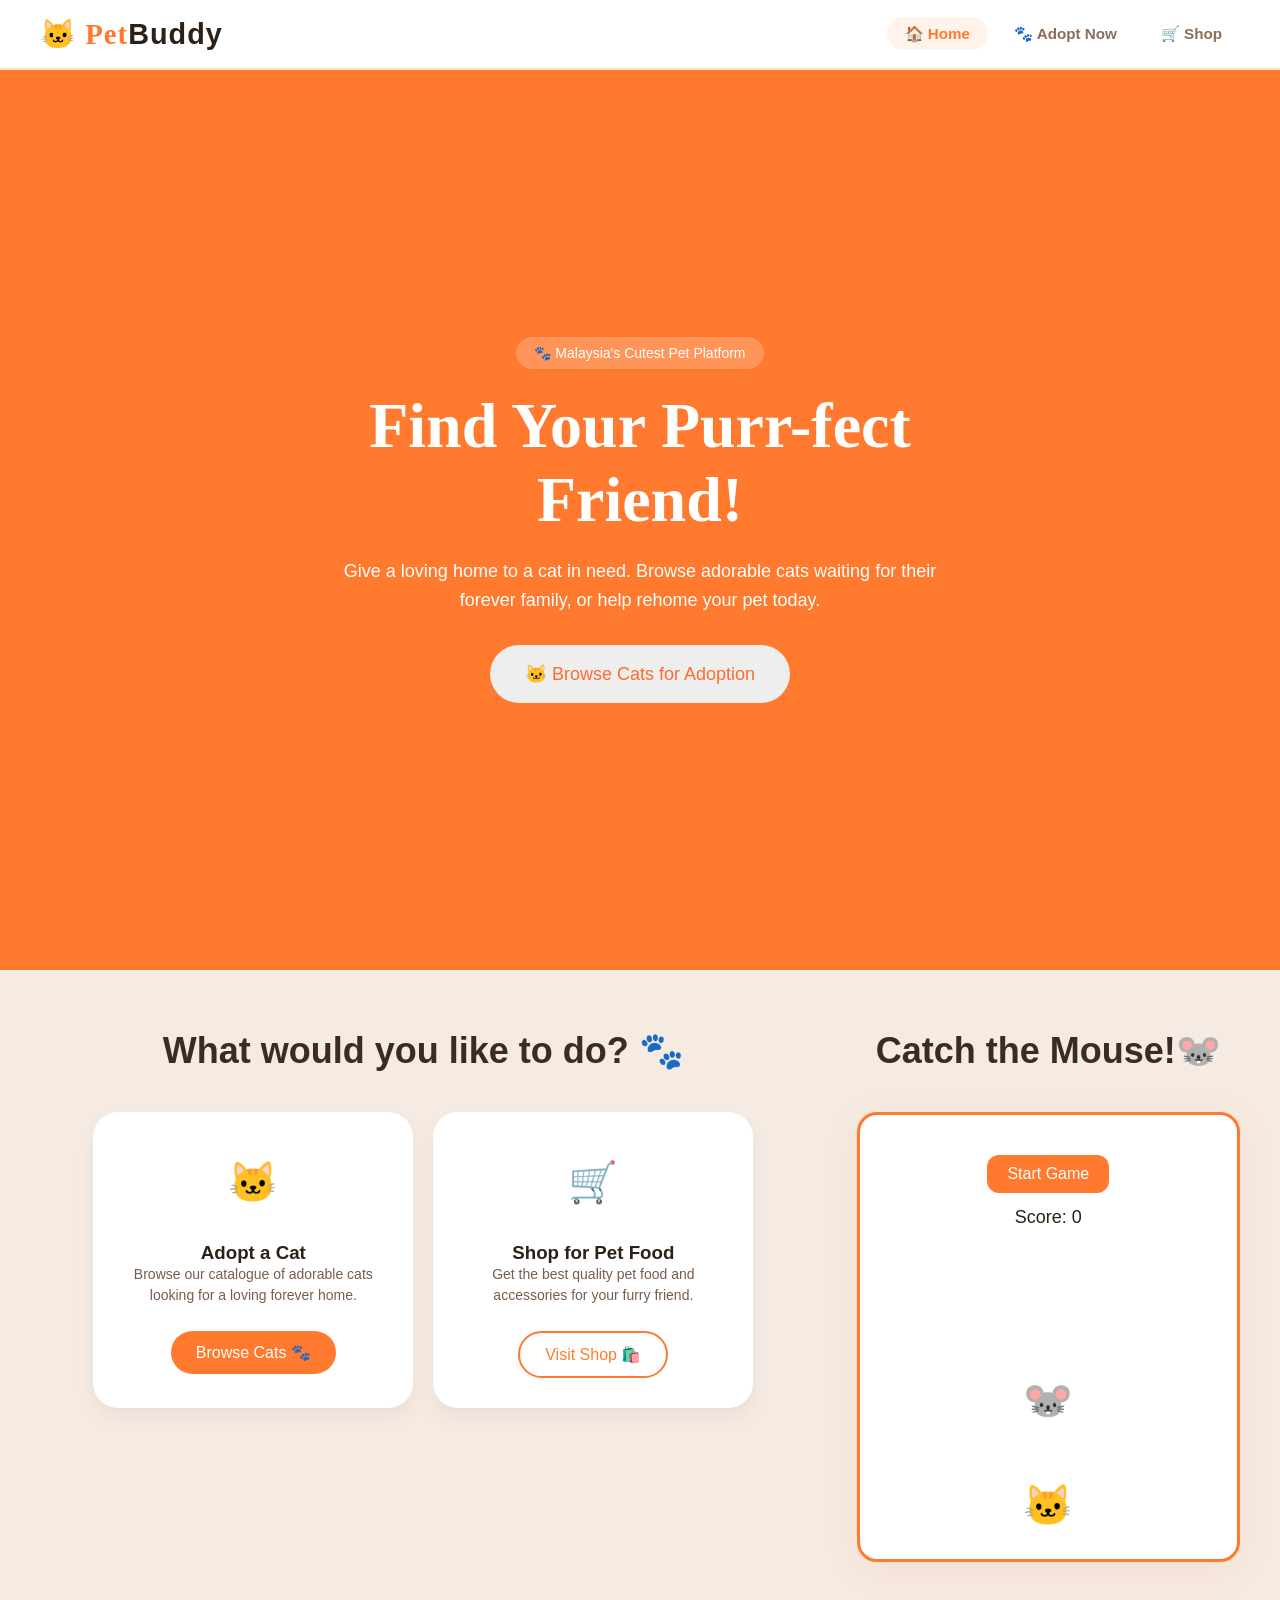
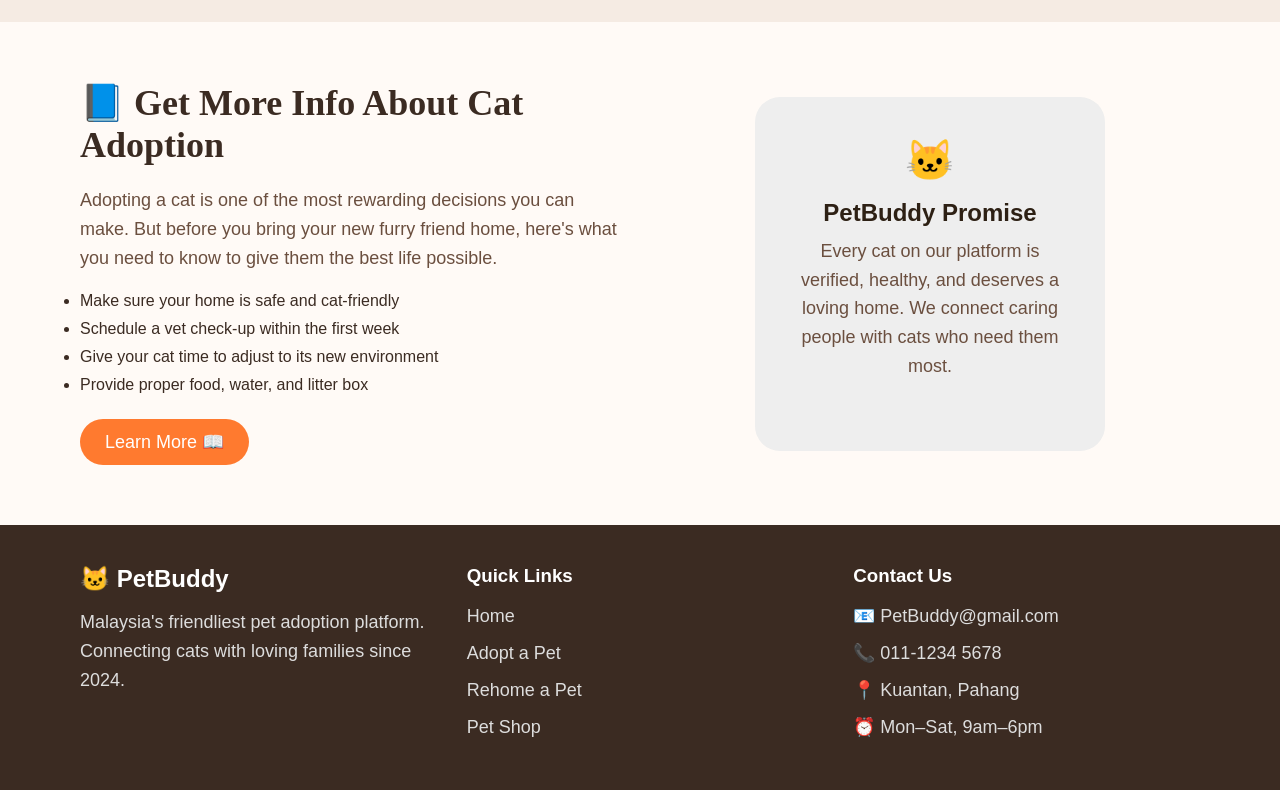
==== index.html @ 2790147a "updated" ====
<!DOCTYPE html>
<html lang="en">

<head>
    <meta charset="UTF-8">
    <meta name="viewport" content="width=device-width, initial-scale=1.0">
    <title>😺 PetBuddy</title>
    <link rel="stylesheet" type="text/css" href="style.css" />
</head>

<body>

    <!-- navigation bar -->

    <nav>
        <div class="logo">🐱 Pet<span>Buddy</span></div>
        <ul class="nav-links">
            <li><a href="#" class="active" onclick="showPage('home',this)">🏠 Home</a></li>
            <li><a href="#" onclick="showPage('adopt',this)">🐾 Adopt Now</a></li>
            <li><a href="#" onclick="showPage('shop',this)">🛒 Shop</a></li>
        </ul>
    </nav>

    <!-- home page header -->

    <div class="body-home">
        <div class="badge">🐾 Malaysia's Cutest Pet Platform</div>
        <h1>Find Your Purr-fect<br>Friend!</h1>
        <p>
            Give a loving home to a cat in need. Browse adorable cats waiting for their<br>
            forever family, or help rehome your pet today.
        </p>
        <button id="browseBtn">🐱 Browse Cats for Adoption</button>
    </div>

    <!-- home page content -->

    <div class="content-section">
        <div class="row-container">

            <div class="cards-wrapper">
                <h2 class="content-title">What would you like to do? 🐾</h2>
                <div class="content-container">
                    <div class="content-box">
                        <div class="content-icon">🐱</div>
                        <h3>Adopt a Cat</h3>
                        <p>Browse our catalogue of adorable cats looking for a loving forever home.</p>
                        <button class="content-btn content-filled" onclick="showPage('adopt',null)">Browse Cats
                            🐾</button>
                    </div>

                    <div class="content-box">
                        <div class="content-icon">🛒</div>
                        <h3>Shop for Pet Food</h3>
                        <p>Get the best quality pet food and accessories for your furry friend.</p>
                        <button class="content-btn content-outline" onclick="showPage('shop',null)">Visit Shop
                            🛍️</button>
                    </div>
                </div>
            </div>

            <div class="game-wrapper">
                <h2 class="content-title">Catch the Mouse!🐭</h2>
                <div id="game-container">
                    <button id="start-game">Start Game</button>
                    <p id="score">Score: 0</p>
                    <div class="game-play-area">
                        <div id="mouse">🐭</div>
                        <div id="cat">🐱</div>
                    </div>
                </div>
            </div>

        </div>
    </div>

    <!-- learn more section -->

    <section class="info">
        <div class="info-left">
            <h1>📘 Get More Info About Cat Adoption</h1>

            <p>
                Adopting a cat is one of the most rewarding decisions you can make.
                But before you bring your new furry friend home, here's what you need
                to know to give them the best life possible.
            </p>

            <ul>
                <li>Make sure your home is safe and cat-friendly</li>
                <li>Schedule a vet check-up within the first week</li>
                <li>Give your cat time to adjust to its new environment</li>
                <li>Provide proper food, water, and litter box</li>
            </ul>

            <button class="info-button" id="learnBtn">Learn More 📖</button>
        </div>

        <div class="info-right">
            <div class="info-card">
                <div class="info-icon">🐱</div>
                <h2>PetBuddy Promise</h2>
                <p>
                    Every cat on our platform is verified, healthy, and deserves a loving home.
                    We connect caring people with cats who need them most.
                </p>
            </div>
        </div>
    </section>

    <!-- FOOTER -->

    <footer>
        <div class="footer-container">

            <div class="footer-col">
                <h2>🐱 PetBuddy</h2>
                <p>
                    Malaysia's friendliest pet adoption platform. Connecting cats with loving families since 2024.
                </p>
            </div>

            <div class="footer-col">
                <h3>Quick Links</h3>
                <p>Home</p>
                <p>Adopt a Pet</p>
                <p>Rehome a Pet</p>
                <p>Pet Shop</p>
            </div>

            <div class="footer-col">
                <h3>Contact Us</h3>
                <p>📧 PetBuddy@gmail.com</p>
                <p>📞 011-1234 5678</p>
                <p>📍 Kuantan, Pahang</p>
                <p>⏰ Mon–Sat, 9am–6pm</p>
            </div>

        </div>
    </footer>


    <script src="index.js"></script>
</body>

</html>
---- style.css ----
:root {
        --orange: #FF7A2F;
        --orange-light: #FF9A5C;
        --orange-dark: #E05A10;
        --orange-pale: #FFF3EC;
        --cream: #FFFAF6;
        --white: #FFFFFF;
        --text: #2D2014;
        --text-muted: #8A6E58;
        --shadow: 0 8px 32px rgba(255, 122, 47, 0.12);
        --shadow-hover: 0 16px 48px rgba(255, 122, 47, 0.22);
        --radius: 20px;
        --radius-sm: 12px;
    }

    * {
        margin: 0;
        padding: 0;
        box-sizing: border-box;
        font-family: 'Nunito', sans-serif;
        ;
    }

    body {
        font-family: 'Nunito', sans-serif;
        background: var(--cream);
        color: var(--text);
        overflow-x: hidden;
        height: 100vh;
    }


    nav {
        position: sticky;
        top: 0;
        z-index: 100;
        background: rgba(255, 255, 255, 0.92);
        backdrop-filter: blur(16px);
        border-bottom: 2px solid #FFE4D0;
        padding: 0 40px;
        display: flex;
        align-items: center;
        justify-content: space-between;
        height: 70px;
        box-shadow: 0 2px 20px rgba(255, 122, 47, 0.08);
    }

    .logo {
        font-family: 'Fredoka One', cursive;
        font-size: 1.8rem;
        color: var(--orange);
        letter-spacing: 1px;
        font-weight: bold;
    }

    .logo span {
        color: var(--text);
    }

    .nav-links {
        display: flex;
        gap: 8px;
        list-style: none;
    }

    .nav-links a {
        text-decoration: none;
        font-weight: 700;
        font-size: 0.95rem;
        color: var(--text-muted);
        padding: 8px 18px;
        border-radius: 50px;
        transition: all 0.2s;
    }

    .nav-links a:hover,
    .nav-links a.active {
        background: var(--orange-pale);
        color: var(--orange);
    }

    .root {
        color: hsl(0, 0%, 20%);
    }

    /* home */

    .badge {
        display: inline-block;
        background: rgba(255, 255, 255, 0.2);
        padding: 8px 18px;
        border-radius: 20px;
        font-size: 14px;
        margin-bottom: 20px;
    }

    h1 {
        font-family: 'Fredoka One', cursive;
        font-size: 64px;
        font-weight: bold;
        margin-bottom: 20px;
    }

    p {
        font-size: 18px;
        line-height: 1.6;
        margin-bottom: 30px;
    }

    .body-home {
        font-family: 'Nunito', sans-serif;
        height: 100vh;
        display: flex;
        flex-direction: column;
        justify-content: center;
        align-items: center;
        text-align: center;
        background: #ff7a2f;
        color: white;
    }

    button {
        background: #eee;
        color: #ff6b2c;
        border: none;
        padding: 18px 35px;
        font-size: 18px;
        border-radius: 40px;
        cursor: pointer;
        transition: 0.3s;
    }

    button:hover {
        transform: scale(1.05);
        background: white;
    }

    /* home-content */

    .content-section {
        padding: 60px 40px;
        max-width: 1500px;
        margin: 0 auto;
        background: #f5ebe3;
        text-align: center;
    }

    .content-title {
        font-size: 36px;
        margin-bottom: 40px;
        color: #3b2b22;
    }

    .content-container {
        display: flex;
        justify-content: center;
        gap: 30px;
        flex-wrap: wrap;
    }

    .content-box {
        background: #fff;
        width: 300px;
        padding: 30px 20px;
        border-radius: 25px;
        box-shadow: 0 10px 20px rgba(0, 0, 0, 0.05);
    }

    .content-box:hover {
        box-shadow: 0 80px 1000px rgba(0, 0, 0, 0.05);
        transform: scale(1.05)
    }

    .content-icon {
        font-size: 40px;
        width: 80px;
        height: 80px;
        margin: 0 auto 20px;
        display: flex;
        align-items: center;
        justify-content: center;
    }

    .content-box h2 {
        margin-bottom: 10px;
        color: #3b2b22;
    }

    .content-box p {
        font-size: 14px;
        color: #7a5c4d;
        margin-bottom: 25px;
        line-height: 1.5;
    }

    .content-btn {
        padding: 12px 25px;
        border-radius: 30px;
        font-size: 16px;
        cursor: pointer;
        transition: 0.3s;
    }

    .content-filled {
        background: #ff7a2f;
        color: rgb(255, 255, 255);
        border: none;
    }

    .content-filled:hover {
        background: #ff5c00;
    }

    .content-outline {
        background: transparent;
        color: #ff7a2f;
        border: 2px solid #ff7a2f;
    }

    .content-outline:hover {
        background: #ff7a2f;
        color: rgb(255, 255, 255);
    }

    /* game section */

    .game-section {
        padding: 40px 40px;
        max-width: 1500px;
        margin: 0 auto;
        background: var(--white);
        text-align: right;
    }

    .game-section h2 {
        font-size: 28px;
        margin-bottom: 20px;
        color: var(--text);
    }

    #game-container {
        width: 300px;
        height: 300px;
        border: 2px solid var(--orange);
        border-radius: var(--radius);
        margin: 0 auto;
        position: relative;
        background: var(--cream);
        overflow: hidden;
    }

    #cat,
    #mouse {
        position: absolute;
        font-size: 40px;
        cursor: pointer;
        transition: all 0.3s;
    }

    #cat {
        bottom: 10px;
        left: 50%;
        transform: translateX(-50%);
    }

    #mouse {
        top: 50%;
        left: 50%;
        transform: translate(-50%, -50%);
    }

    #start-game {
        margin-top: 20px;
        background: var(--orange);
        color: var(--white);
        border: none;
        padding: 10px 20px;
        border-radius: var(--radius-sm);
        cursor: pointer;
        font-size: 16px;
    }

    #start-game:hover {
        background: var(--orange-dark);
    }

    #score {
        margin-top: 10px;
        font-size: 18px;
        color: var(--text);
    }

    /* --- New Row Layout Container --- */
    .row-container {
        display: flex;
        flex-direction: row;
        /* This puts game left, cards right */
        justify-content: center;
        align-items: flex-start;
        gap: 50px;
        max-width: 1400px;
        margin: 0 auto;
    }

    /* --- Game Wrapper (Left) --- */
    .game-wrapper {
        flex: 1;
        /* Proportional width */
        display: flex;
        flex-direction: column;
        align-items: center;
    }

    /* Redefining your game container for the new layout */
    #game-container {
        width: 100%;
        max-width: 400px;
        height: 450px;
        /* Taller to look better in row */
        border: 3px solid var(--orange);
        border-radius: var(--radius);
        background: var(--white);
        position: relative;
        padding: 20px;
        display: flex;
        flex-direction: column;
        align-items: center;
        box-shadow: var(--shadow);
    }

    .game-play-area {
        position: relative;
        width: 100%;
        flex-grow: 1;
        /* Takes up the rest of the box space */
    }

    /* --- Cards Wrapper (Right) --- */
    .cards-wrapper {
        flex: 2;
        /* Give more space to the two cards */
        display: flex;
        flex-direction: column;
        align-items: center;
    }

    /* Overriding content-container to ensure cards stay side-by-side */
    .content-container {
        display: flex;
        flex-direction: row;
        gap: 20px;
        width: 100%;
        justify-content: center;
    }

    /* Adjusting card size for the side-by-side look */
    .content-box {
        flex: 1;
        min-width: 250px;
        max-width: 320px;
    }

    /* --- Responsive Layout --- */
    @media (max-width: 1100px) {
        .row-container {
            flex-direction: column;
            /* Stack them on smaller screens */
            align-items: center;
        }

        .content-container {
            flex-wrap: wrap;
        }
    }

    /* info section */

    .info {
        display: flex;
        justify-content: space-between;
        padding: 60px 80px;
        gap: 40px;
    }

    .info-left {
        flex: 1;
    }

    .info-left h1 {
        font-size: 36px;
        margin-bottom: 20px;
        color: #3b2b22;
    }

    .info-left p {
        margin-bottom: 20px;
        color: #6b4f3f;
        line-height: 1.6;
    }

    .info-left ul {
        margin-bottom: 25px;
    }

    .info-left li {
        margin-bottom: 10px;
        color: #3b2b22;
    }

    .info-button {
        background: #ff7a2f;
        color: white;
        border: none;
        padding: 12px 25px;
        border-radius: 30px;
        cursor: pointer;
        transition: 0.3s;
    }

    .info-button:hover {
        background: #ff5c00;
    }

    .info-right {
        flex: 1;
        display: flex;
        align-items: center;
        justify-content: center;
    }

    .info-card {
        background: #eee;
        padding: 40px;
        border-radius: 25px;
        text-align: center;
        width: 350px;
    }

    .info-icon {
        font-size: 40px;
        margin-bottom: 15px;
    }

    .info-card h2 {
        margin-bottom: 10px;
    }

    .info-card p {
        color: #6b4f3f;
    }

    /* FOOTER */

    footer {
        background: #3b2b22;
        color: white;
        padding: 40px 80px;
    }

    .footer-container {
        display: flex;
        justify-content: space-between;
        gap: 40px;
    }

    .footer-col {
        flex: 1;
    }

    .footer-col h2,
    .footer-col h3 {
        margin-bottom: 15px;
    }

    .footer-col p {
        margin-bottom: 8px;
        color: #ddd;
    }
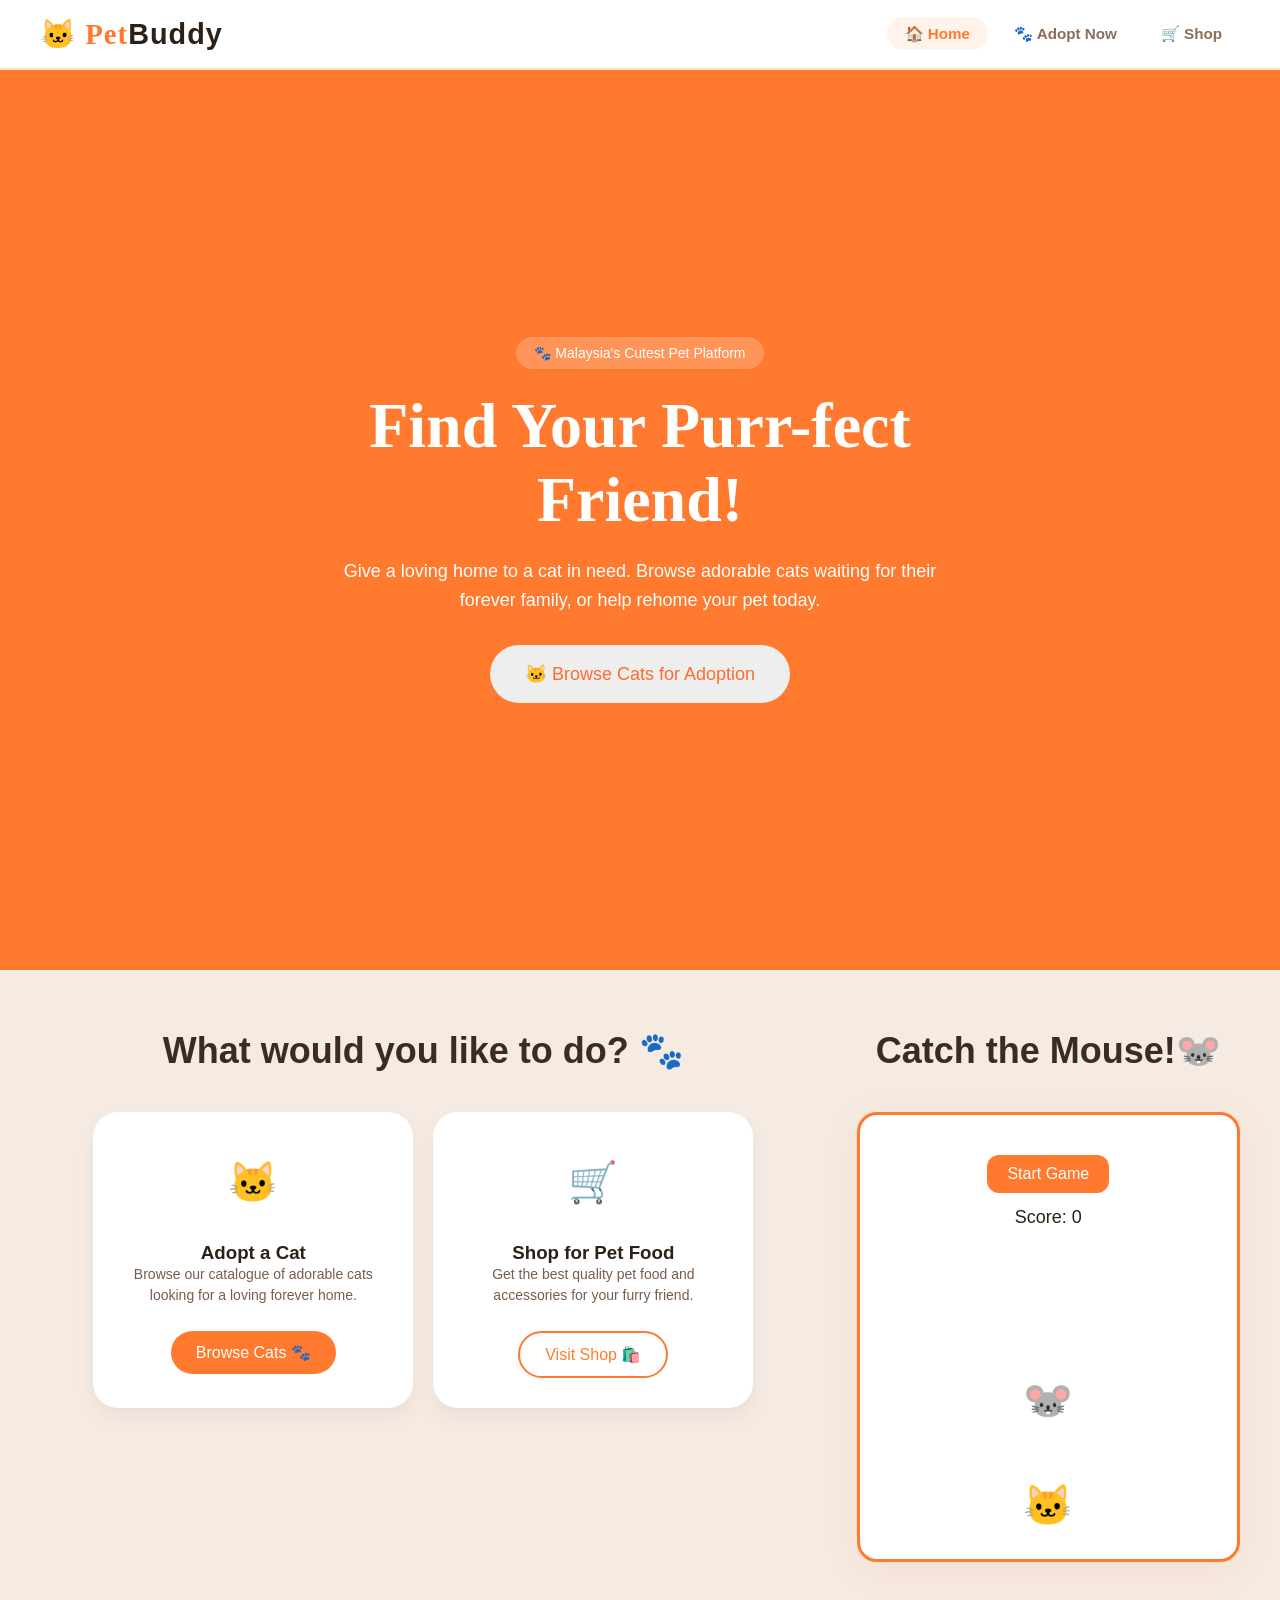
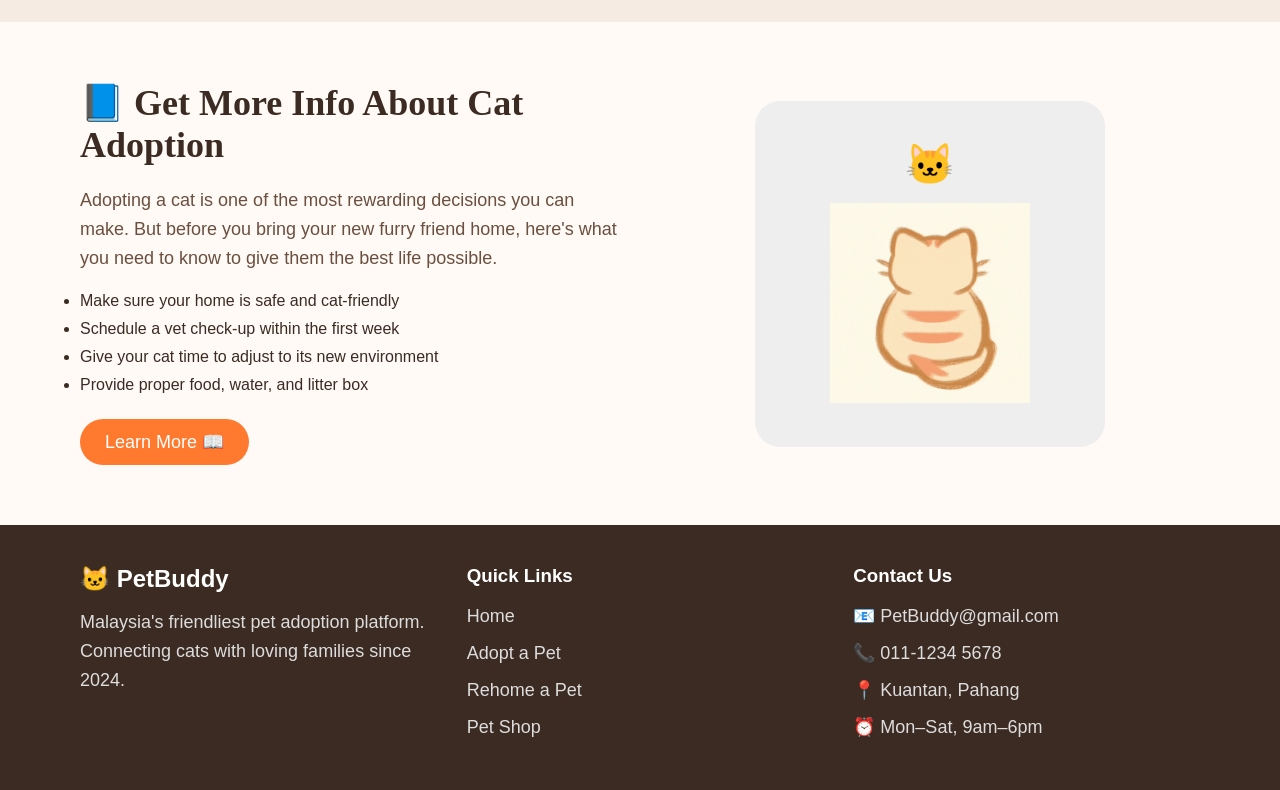
==== commit 0b4cb6c5: "tukar index.html" ====
--- a/index.html
+++ b/index.html
@@ -99,11 +99,7 @@
         <div class="info-right">
             <div class="info-card">
                 <div class="info-icon">🐱</div>
-                <h2>PetBuddy Promise</h2>
-                <p>
-                    Every cat on our platform is verified, healthy, and deserves a loving home.
-                    We connect caring people with cats who need them most.
-                </p>
+                <img src="image/gif.gif" alt="cat gif" class="info-image" height="200px"width="200px">
             </div>
         </div>
     </section>
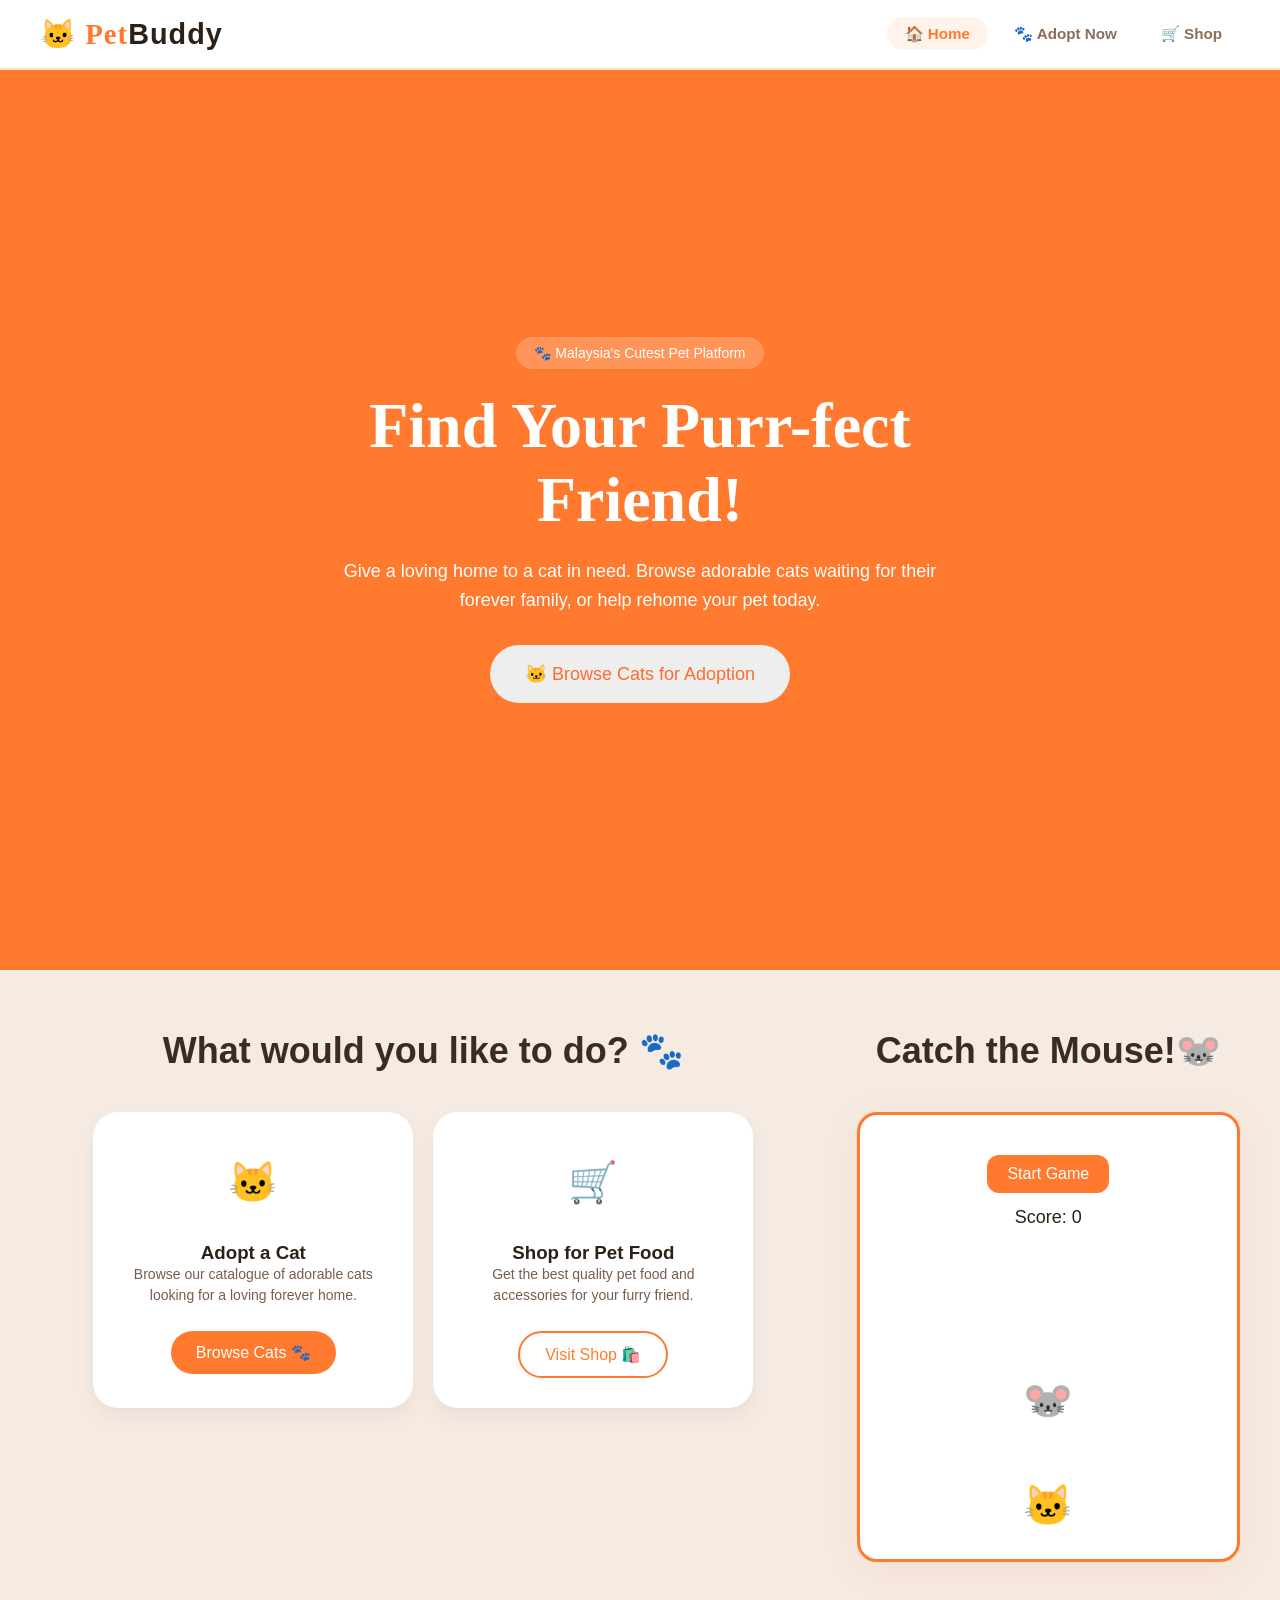
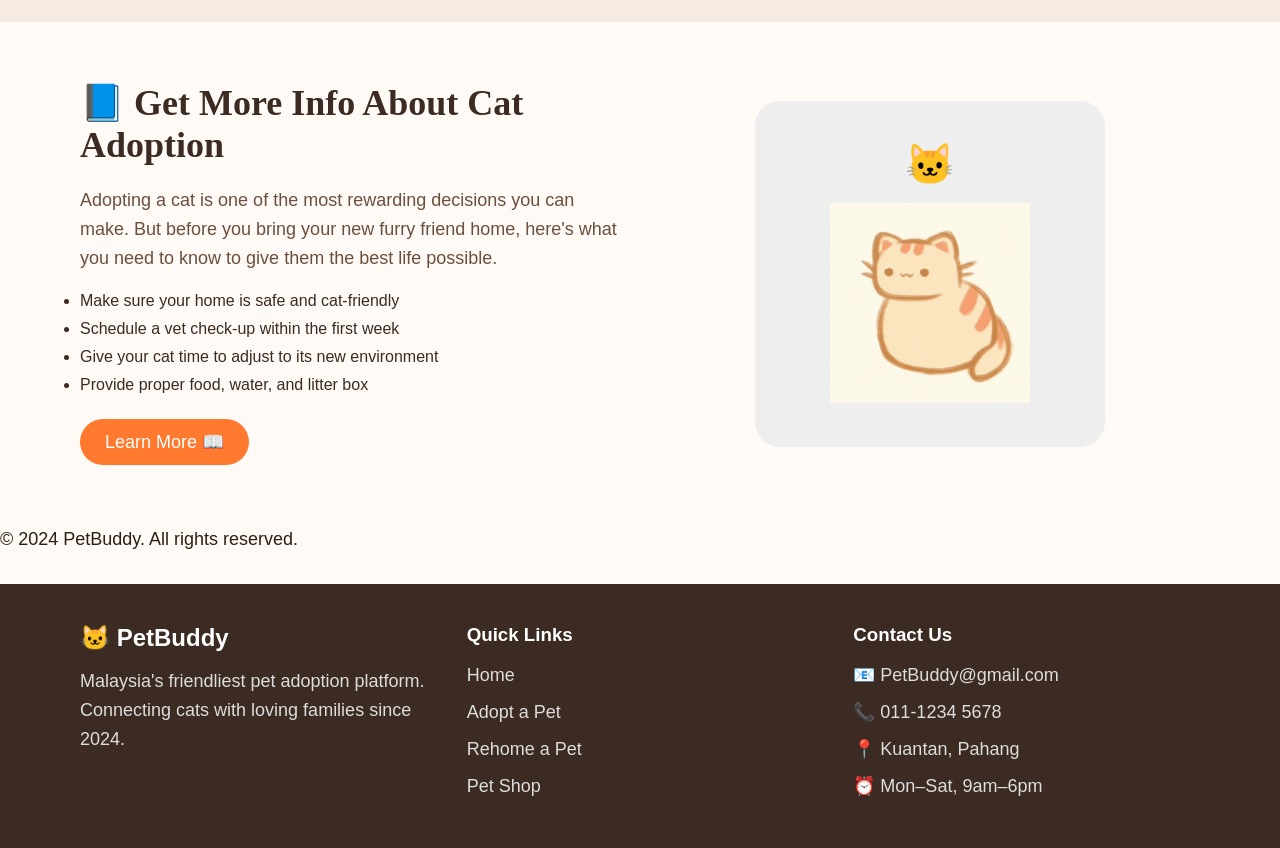
==== commit 866ed640: "home" ====
--- a/index.html
+++ b/index.html
@@ -99,10 +99,11 @@
         <div class="info-right">
             <div class="info-card">
                 <div class="info-icon">🐱</div>
-                <img src="image/gif.gif" alt="cat gif" class="info-image" height="200px"width="200px">
+                <img src="image/gif.gif" alt="cat gif" class="info-image" height="200px" width="200px">
             </div>
         </div>
     </section>
+    <p class="copyright">© 2024 PetBuddy. All rights reserved.</p>
 
     <!-- FOOTER -->
 
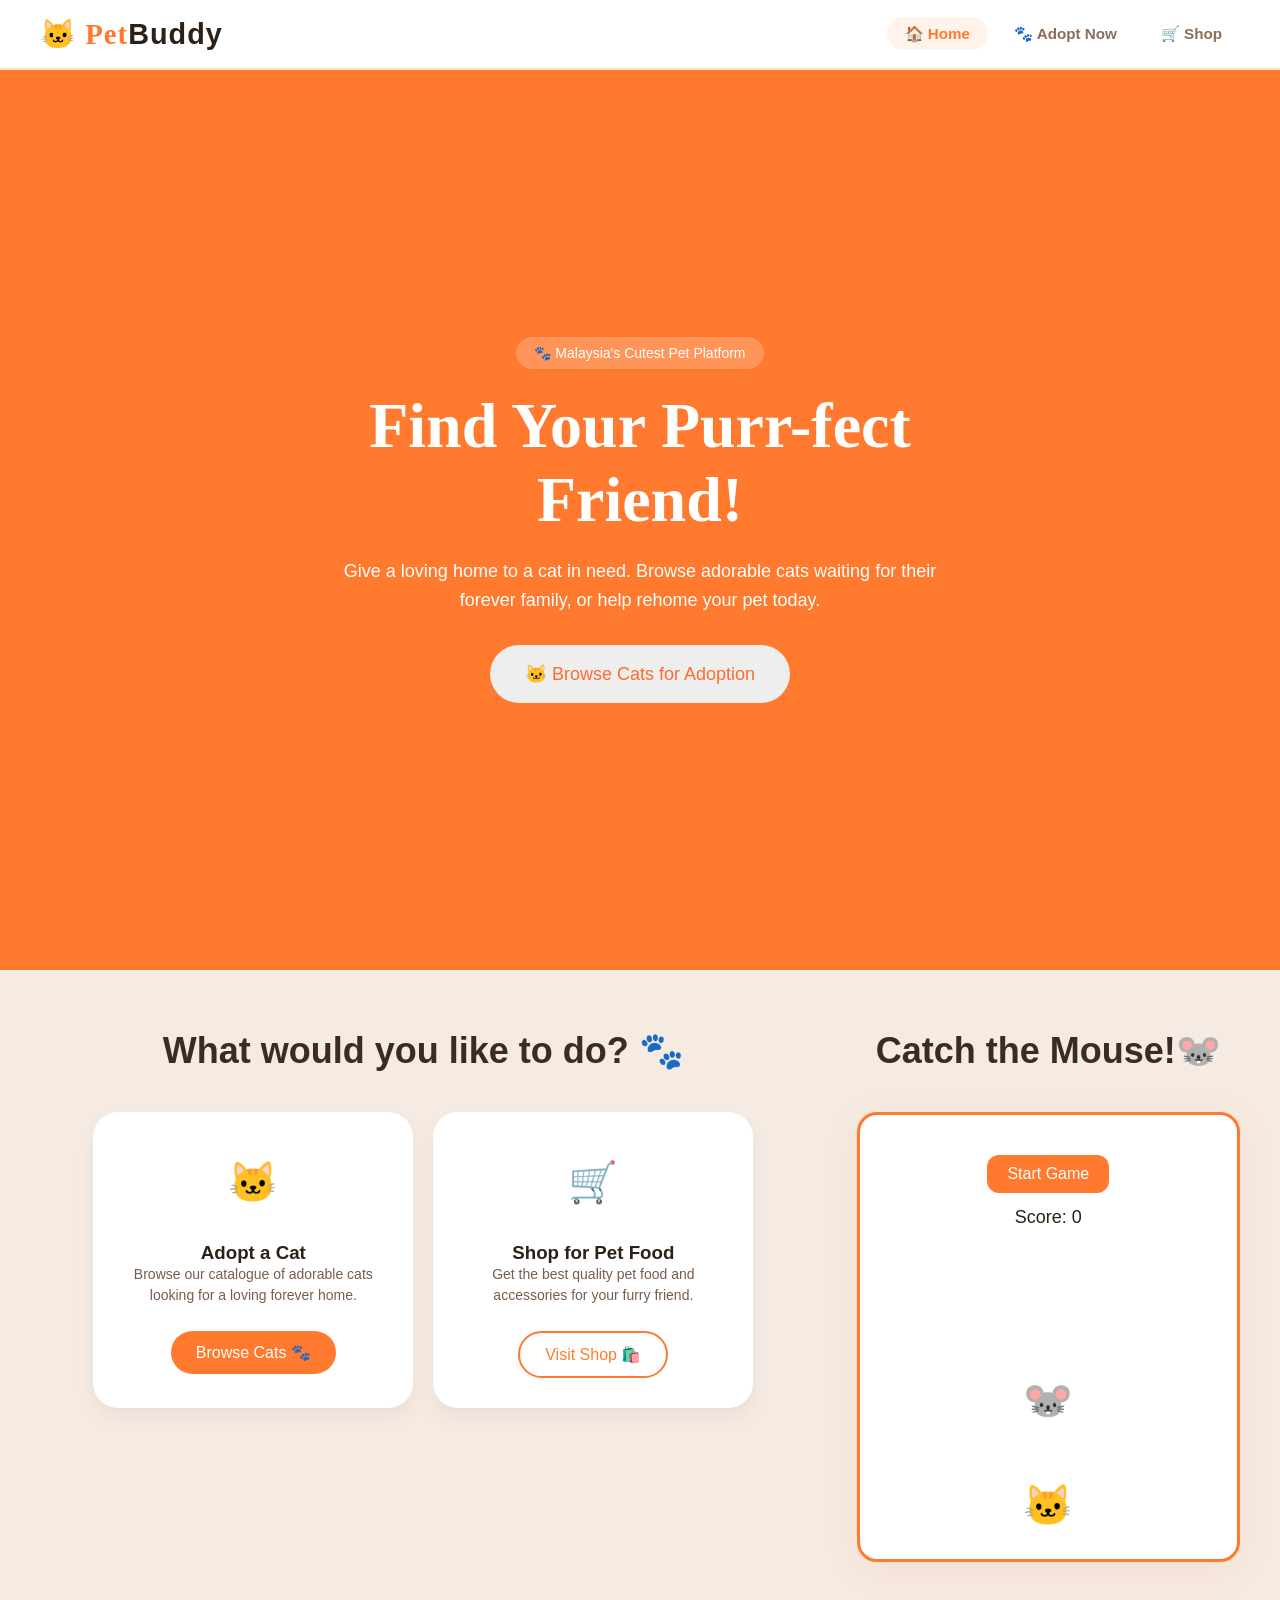
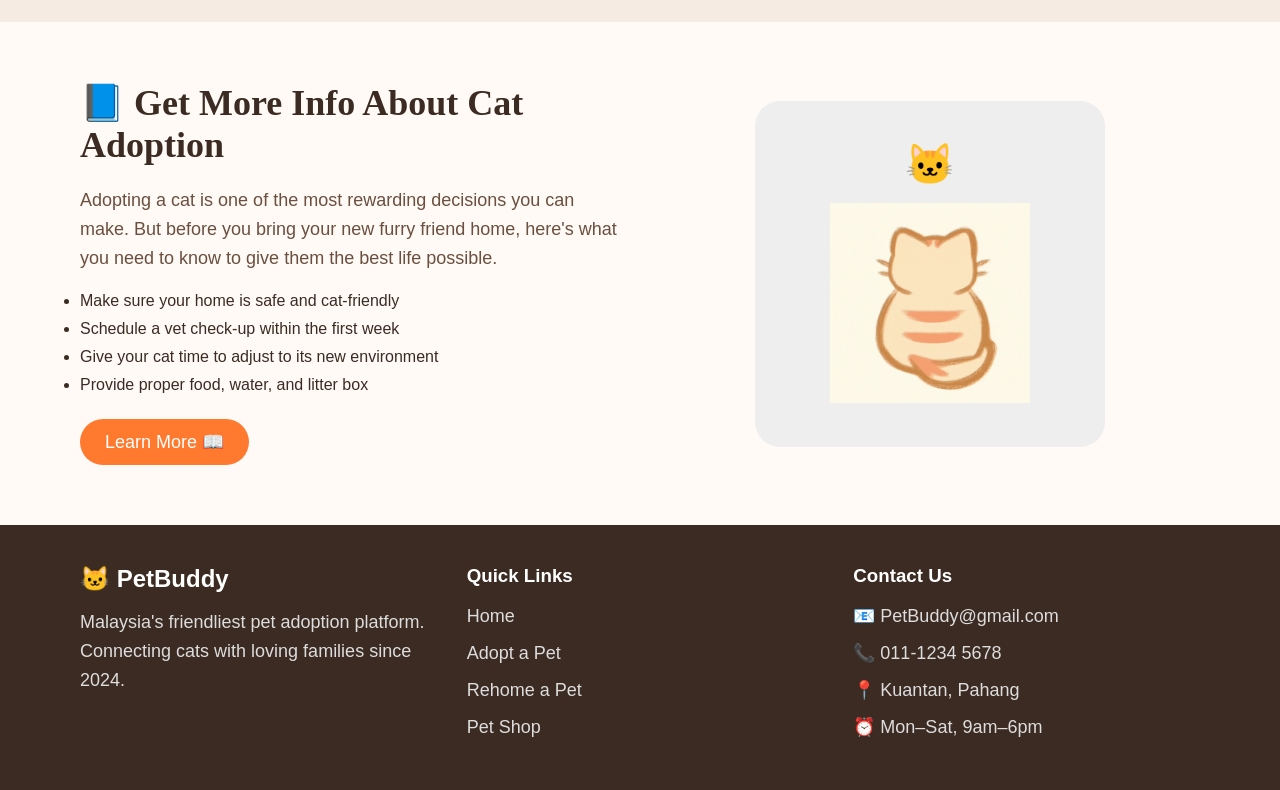
==== commit e7b1e4e2: "navigation index.html index.js" ====
--- a/index.html
+++ b/index.html
@@ -16,7 +16,7 @@
         <div class="logo">🐱 Pet<span>Buddy</span></div>
         <ul class="nav-links">
             <li><a href="#" class="active" onclick="showPage('home',this)">🏠 Home</a></li>
-            <li><a href="#" onclick="showPage('adopt',this)">🐾 Adopt Now</a></li>
+            <li><a href="Catalogue.html" >🐾 Adopt Now</a></li>
             <li><a href="#" onclick="showPage('shop',this)">🛒 Shop</a></li>
         </ul>
     </nav>
@@ -30,7 +30,9 @@
             Give a loving home to a cat in need. Browse adorable cats waiting for their<br>
             forever family, or help rehome your pet today.
         </p>
-        <button id="browseBtn">🐱 Browse Cats for Adoption</button>
+        <a href="Catalogue.html">
+            <button id="browseBtn">🐱 Browse Cats for Adoption</button>
+        </a>
     </div>
 
     <!-- home page content -->
@@ -99,11 +101,10 @@
         <div class="info-right">
             <div class="info-card">
                 <div class="info-icon">🐱</div>
-                <img src="image/gif.gif" alt="cat gif" class="info-image" height="200px" width="200px">
+                <img src="image/gif.gif" alt="cat gif" class="info-image" height="200px"width="200px">
             </div>
         </div>
     </section>
-    <p class="copyright">© 2024 PetBuddy. All rights reserved.</p>
 
     <!-- FOOTER -->
 
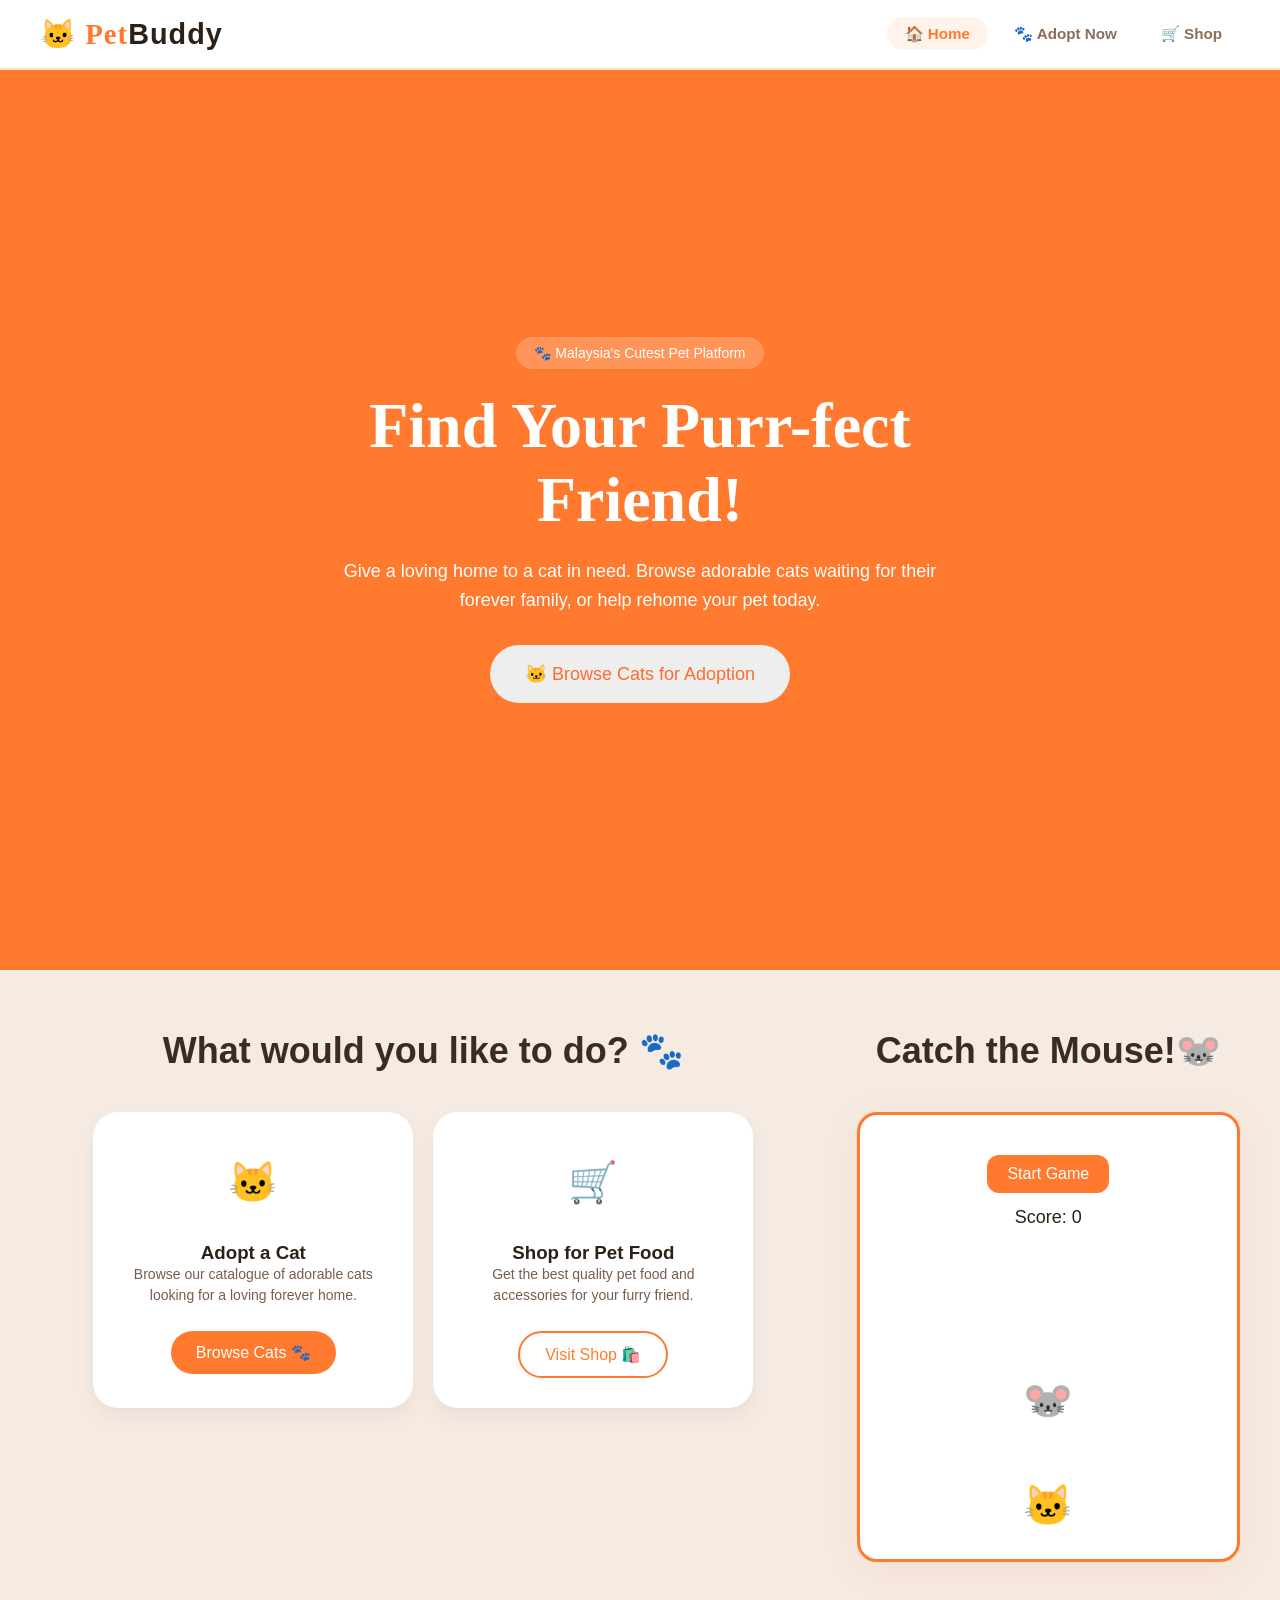
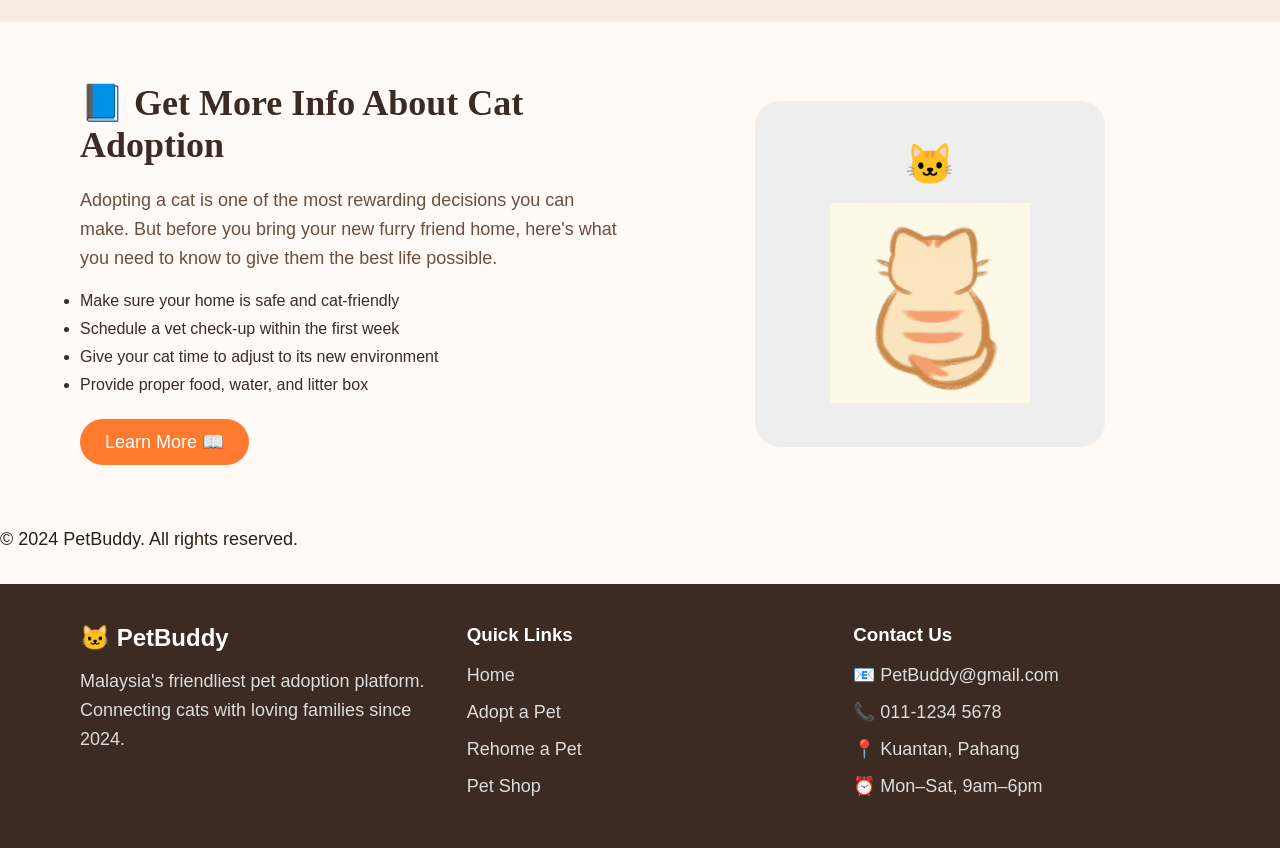
==== commit bea66225: "Merge branch 'main' of https://github.com/Nat341-b/WEBTECH-PROJECT" ====
--- a/index.html
+++ b/index.html
@@ -101,10 +101,11 @@
         <div class="info-right">
             <div class="info-card">
                 <div class="info-icon">🐱</div>
-                <img src="image/gif.gif" alt="cat gif" class="info-image" height="200px"width="200px">
+                <img src="image/gif.gif" alt="cat gif" class="info-image" height="200px" width="200px">
             </div>
         </div>
     </section>
+    <p class="copyright">© 2024 PetBuddy. All rights reserved.</p>
 
     <!-- FOOTER -->
 
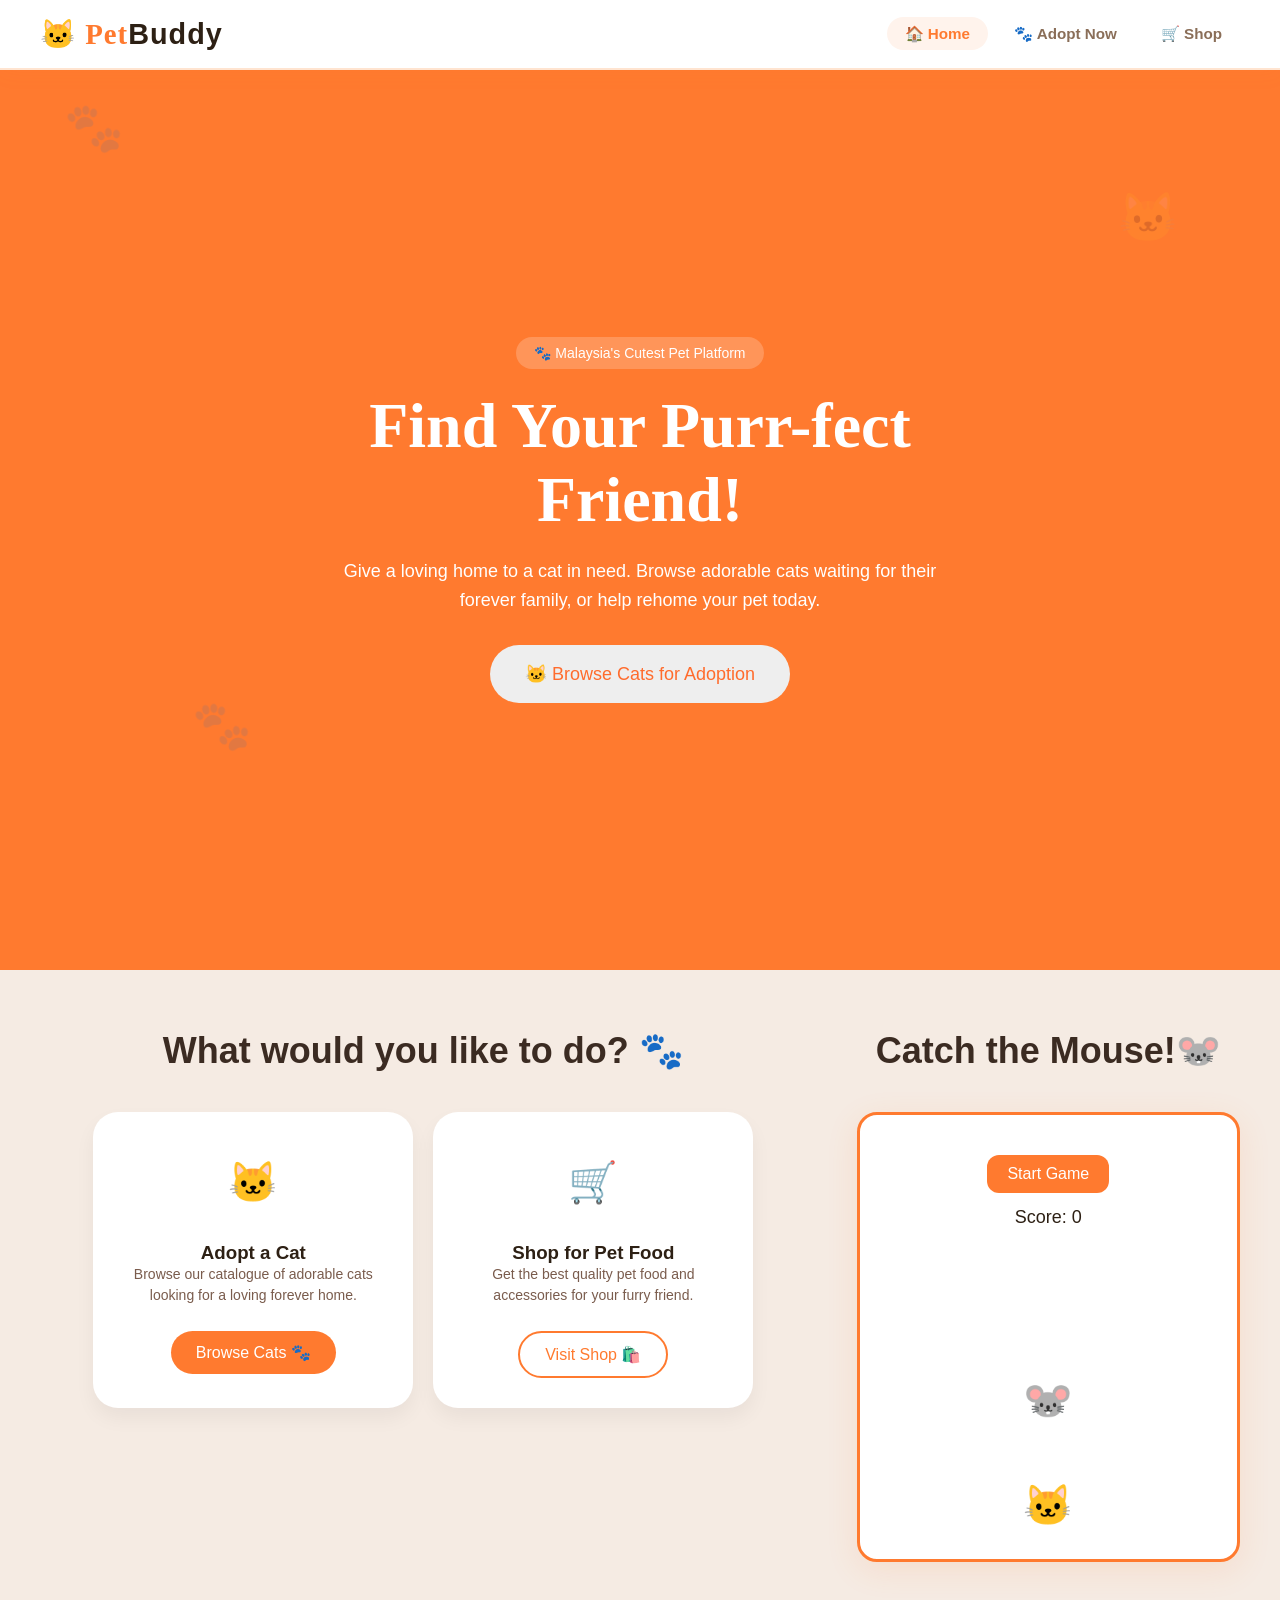
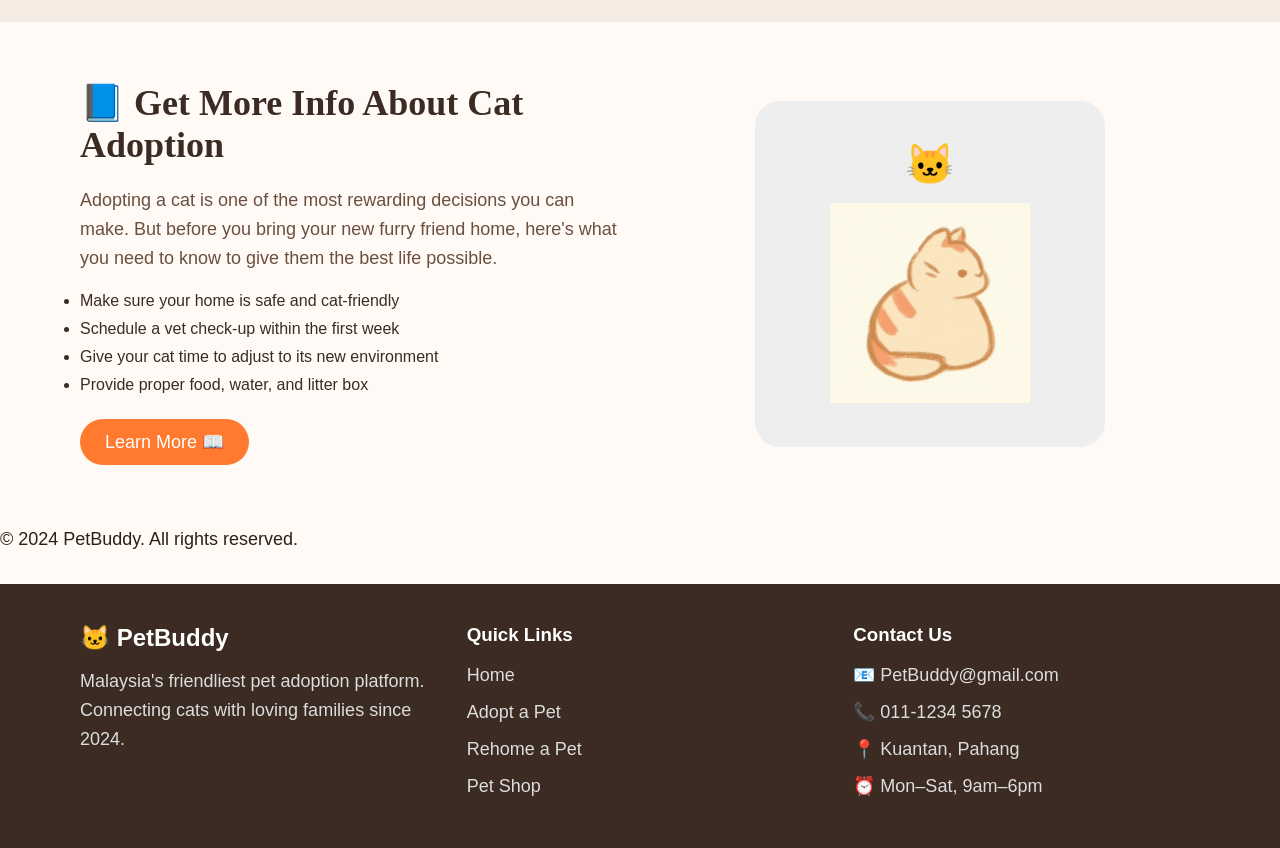
==== commit 149cbf4e: "background" ====
--- a/index.html
+++ b/index.html
@@ -27,6 +27,9 @@
         <div class="badge">🐾 Malaysia's Cutest Pet Platform</div>
         <h1>Find Your Purr-fect<br>Friend!</h1>
         <p>
+            <span class="paw-float" style="top:10%;left:5%">🐾</span>
+            <span class="paw-float" style="top:20%;right:8%;animation-delay:2s">🐱</span>
+            <span class="paw-float" style="bottom:15%;left:15%;animation-delay:4s">🐾</span>
             Give a loving home to a cat in need. Browse adorable cats waiting for their<br>
             forever family, or help rehome your pet today.
         </p>
--- a/style.css
+++ b/style.css
@@ -475,4 +475,11 @@
     .footer-col p {
         margin-bottom: 8px;
         color: #ddd;
-    }+    }
+
+    .paw-float {
+         position: absolute;
+        font-size: 3rem;
+        opacity: 0.12;
+        animation: floatPaw 6s ease-in-out infinite;
+    }
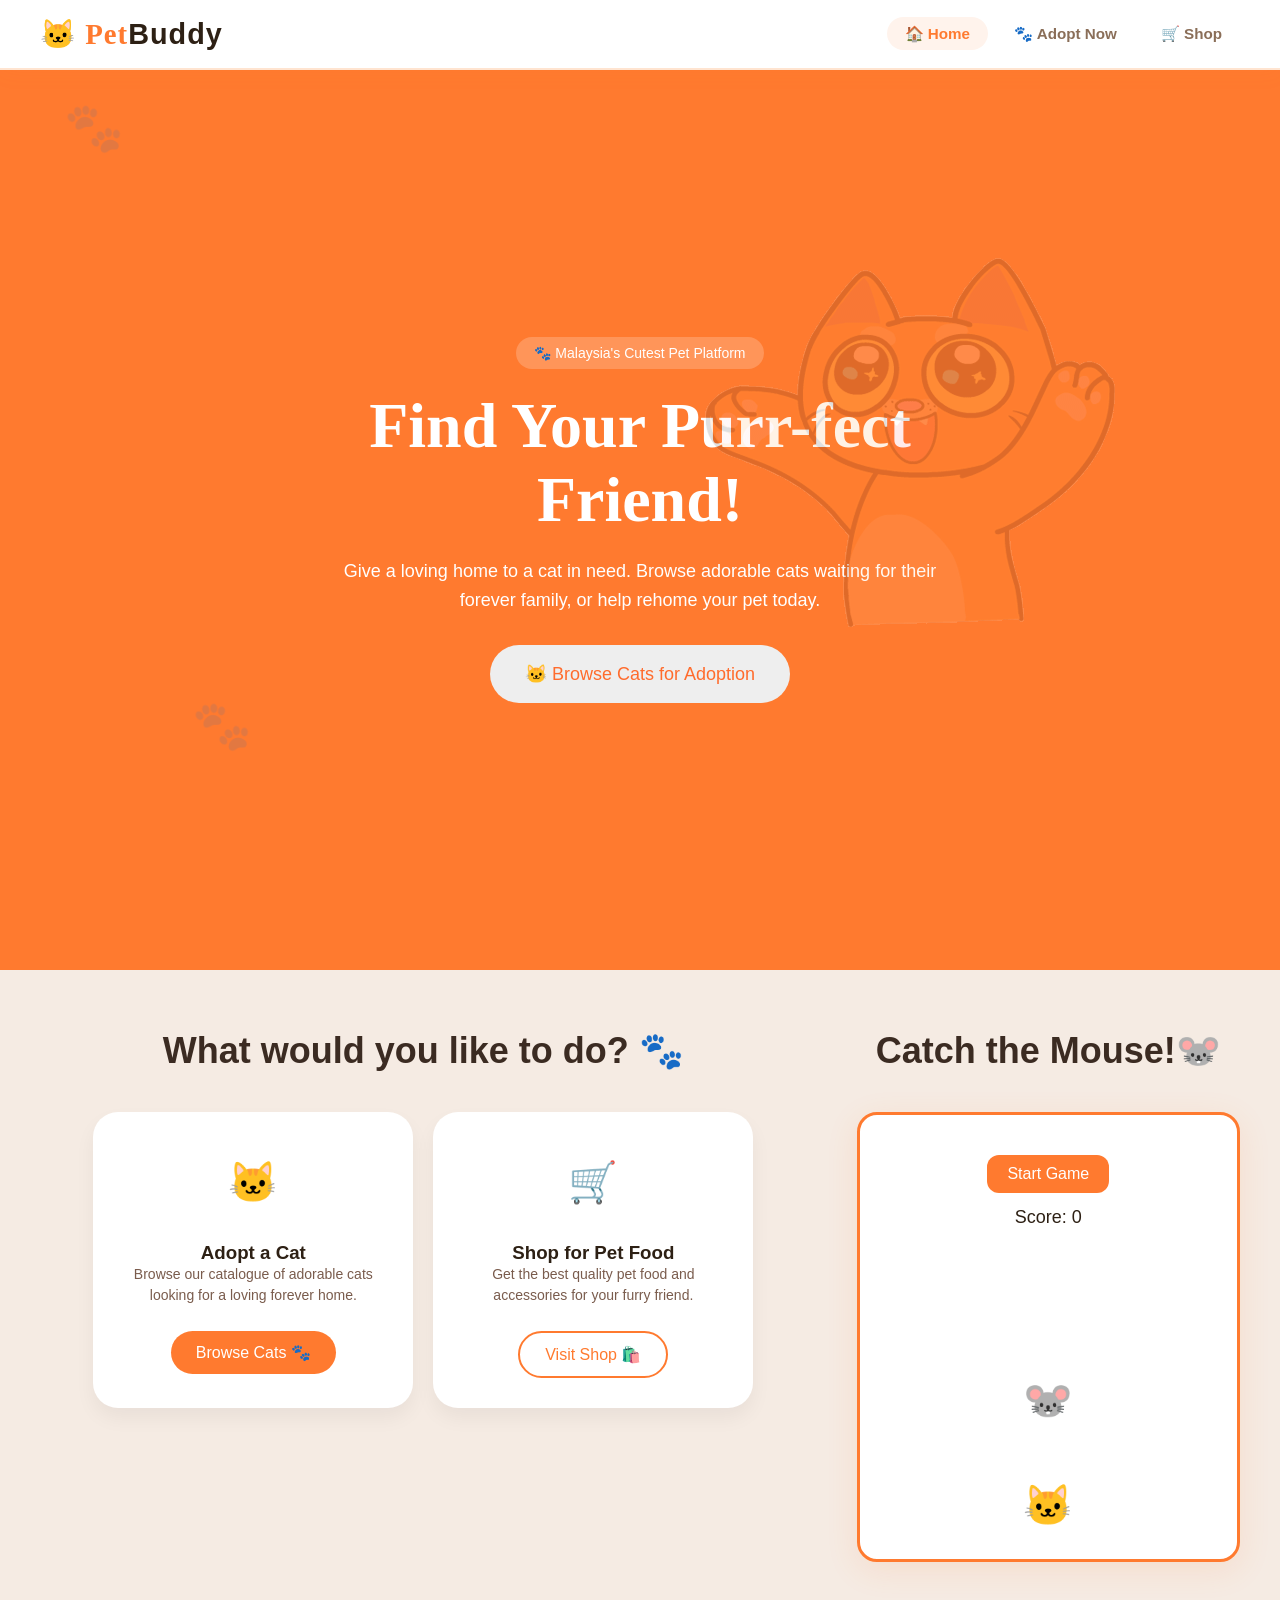
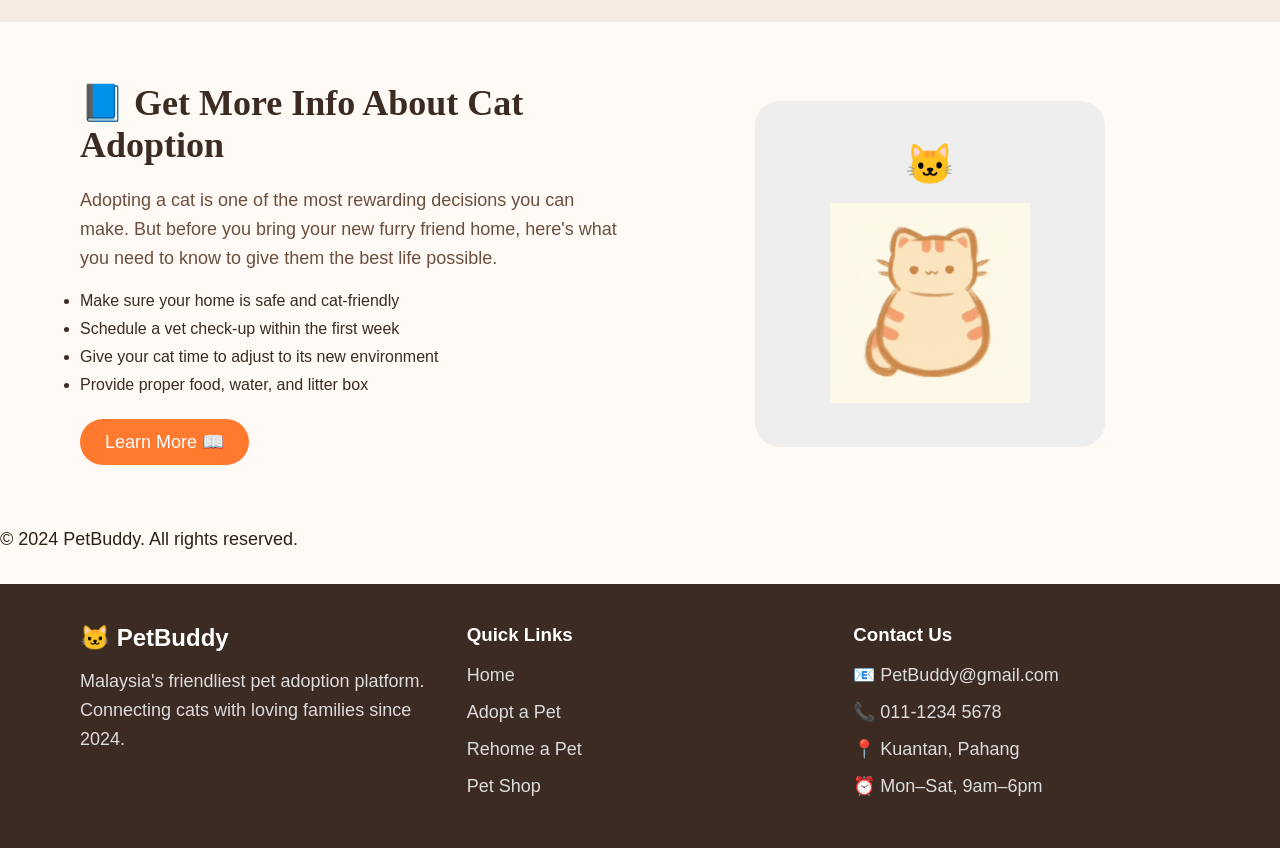
==== commit 868294e2: "background lagi" ====
--- a/index.html
+++ b/index.html
@@ -28,7 +28,7 @@
         <h1>Find Your Purr-fect<br>Friend!</h1>
         <p>
             <span class="paw-float" style="top:10%;left:5%">🐾</span>
-            <span class="paw-float" style="top:20%;right:8%;animation-delay:2s">🐱</span>
+            <span class="paw-float" style="top:20%;right:8%;animation-delay:2s"><img src="image/kucingbackground.gif" alt="kucing"></span>
             <span class="paw-float" style="bottom:15%;left:15%;animation-delay:4s">🐾</span>
             Give a loving home to a cat in need. Browse adorable cats waiting for their<br>
             forever family, or help rehome your pet today.
--- a/style.css
+++ b/style.css
@@ -483,3 +483,15 @@
         opacity: 0.12;
         animation: floatPaw 6s ease-in-out infinite;
     }
+
+    @keyframes floatPaw {
+
+            0%,
+            100% {
+                transform: translateY(0) rotate(0deg);
+            }
+
+            50% {
+                transform: translateY(-20px) rotate(10deg);
+            }
+     }
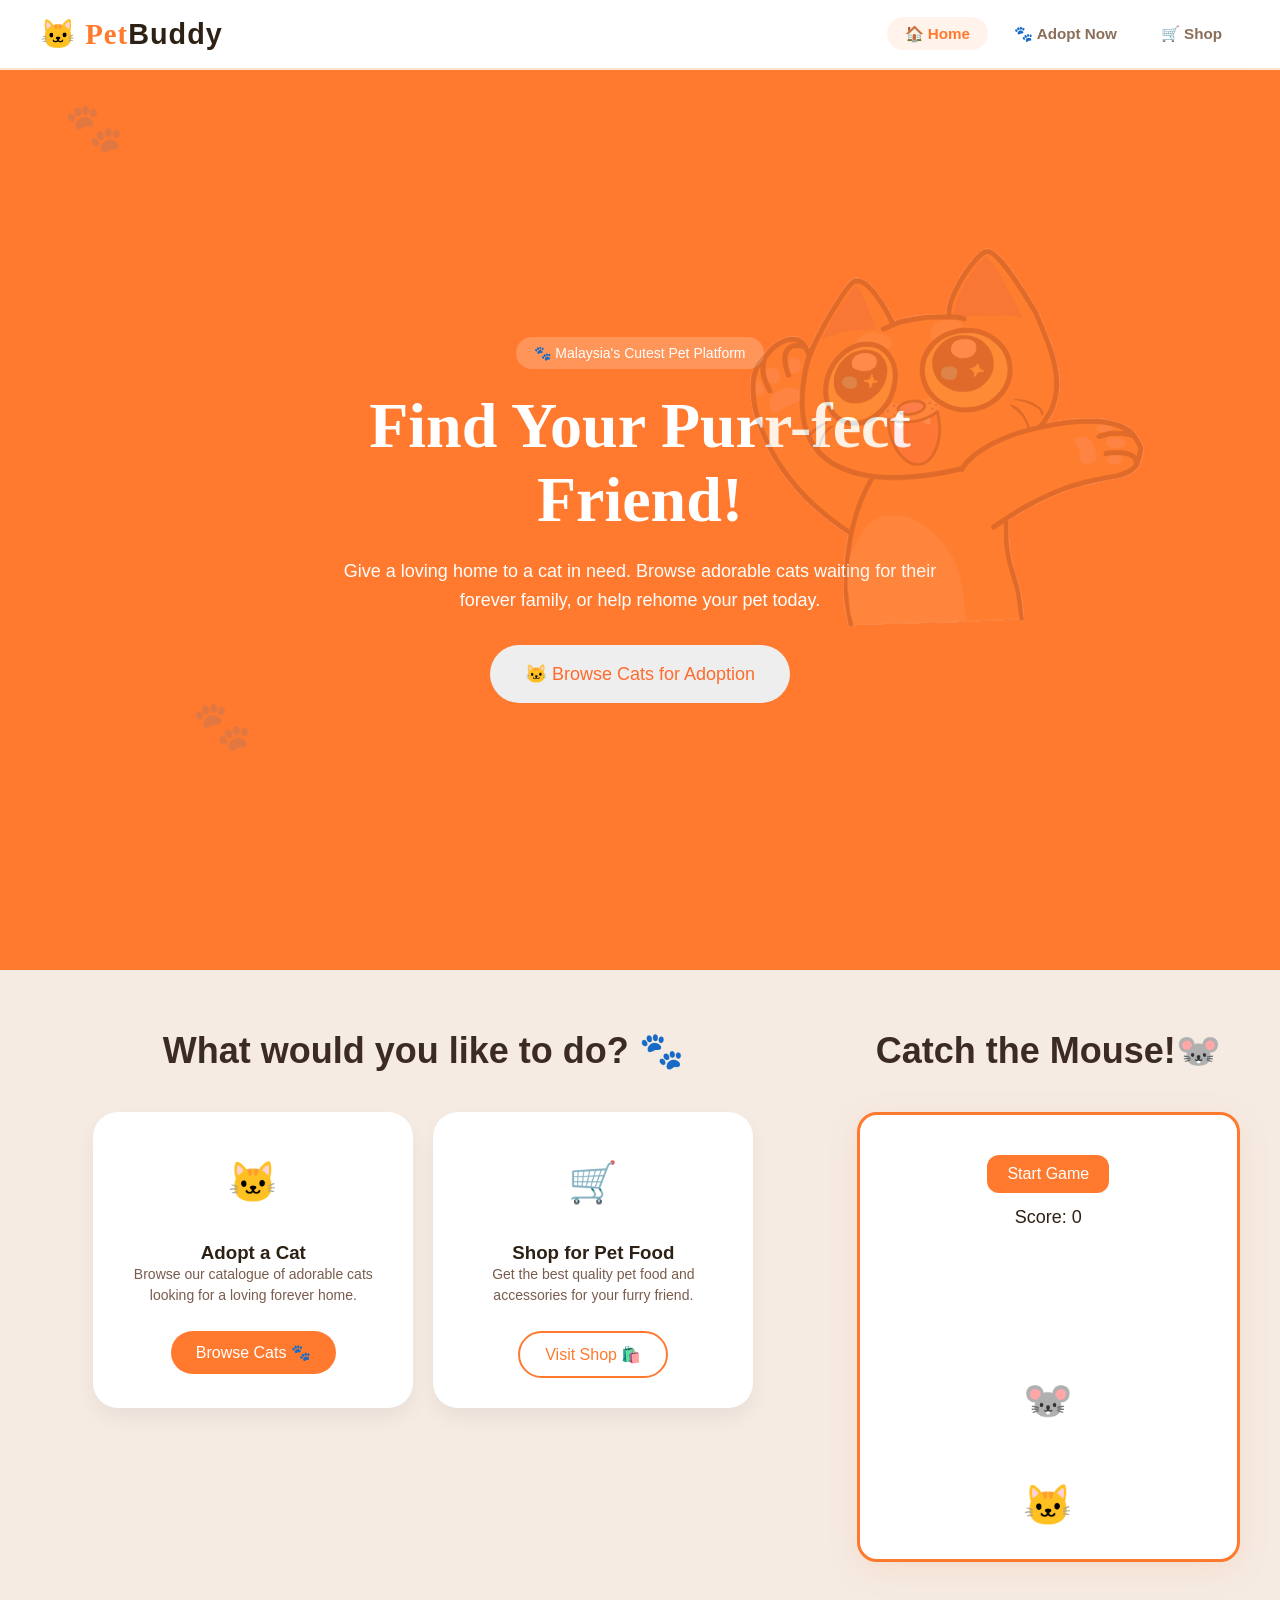
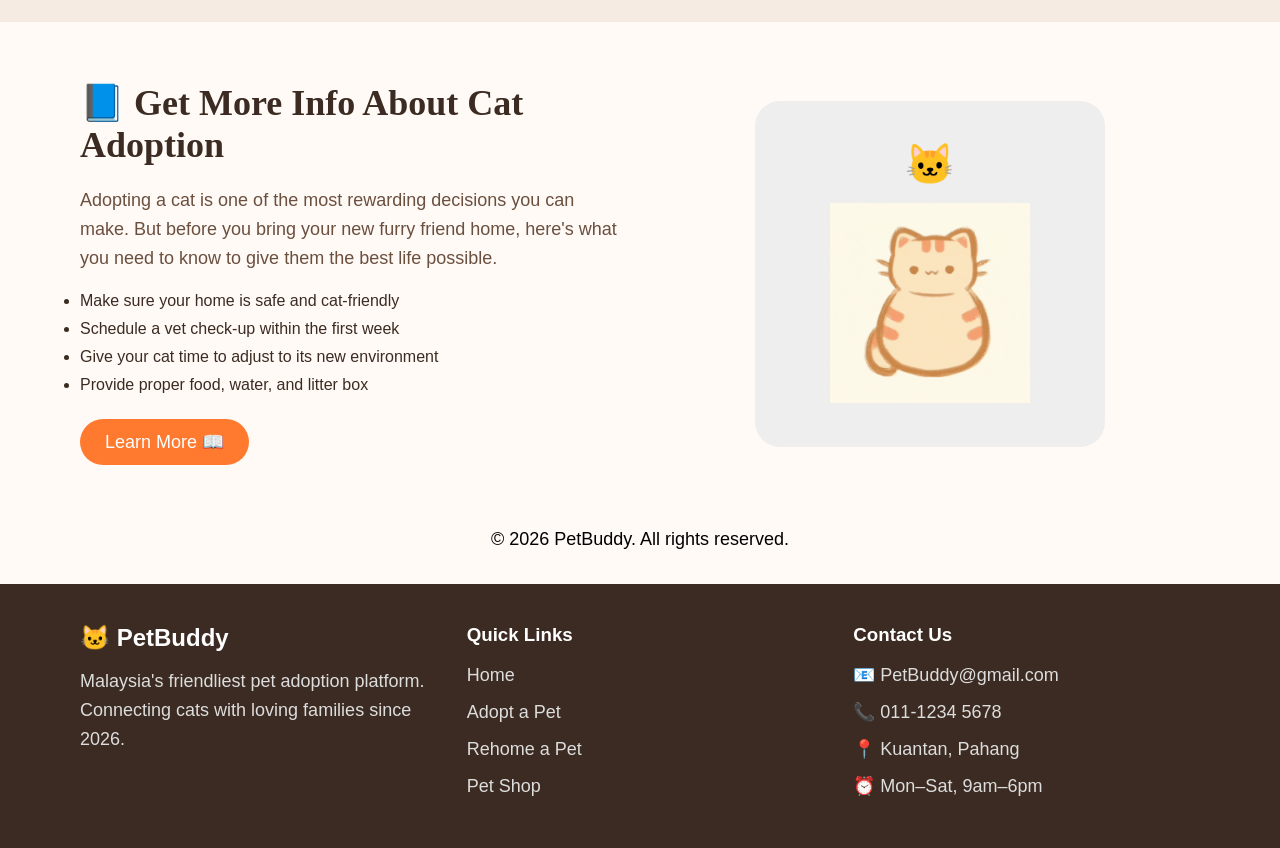
==== commit 4b4222ce: "copyright" ====
--- a/index.html
+++ b/index.html
@@ -16,7 +16,7 @@
         <div class="logo">🐱 Pet<span>Buddy</span></div>
         <ul class="nav-links">
             <li><a href="#" class="active" onclick="showPage('home',this)">🏠 Home</a></li>
-            <li><a href="Catalogue.html" >🐾 Adopt Now</a></li>
+            <li><a href="Catalogue.html">🐾 Adopt Now</a></li>
             <li><a href="#" onclick="showPage('shop',this)">🛒 Shop</a></li>
         </ul>
     </nav>
@@ -28,7 +28,8 @@
         <h1>Find Your Purr-fect<br>Friend!</h1>
         <p>
             <span class="paw-float" style="top:10%;left:5%">🐾</span>
-            <span class="paw-float" style="top:20%;right:8%;animation-delay:2s"><img src="image/kucingbackground.gif" alt="kucing"></span>
+            <span class="paw-float" style="top:20%;right:8%;animation-delay:2s"><img src="image/kucingbackground.gif"
+                    alt="kucing"></span>
             <span class="paw-float" style="bottom:15%;left:15%;animation-delay:4s">🐾</span>
             Give a loving home to a cat in need. Browse adorable cats waiting for their<br>
             forever family, or help rehome your pet today.
@@ -108,7 +109,7 @@
             </div>
         </div>
     </section>
-    <p class="copyright">© 2024 PetBuddy. All rights reserved.</p>
+    <p class="copyright">© 2026 PetBuddy. All rights reserved.</p>
 
     <!-- FOOTER -->
 
@@ -118,7 +119,7 @@
             <div class="footer-col">
                 <h2>🐱 PetBuddy</h2>
                 <p>
-                    Malaysia's friendliest pet adoption platform. Connecting cats with loving families since 2024.
+                    Malaysia's friendliest pet adoption platform. Connecting cats with loving families since 2026.
                 </p>
             </div>
 
--- a/style.css
+++ b/style.css
@@ -449,6 +449,11 @@
         color: #6b4f3f;
     }
 
+    .copyright {
+        text-align: center;
+        color: rgb(0, 0, 0);
+    }
+
     /* FOOTER */
 
     footer {
@@ -478,7 +483,7 @@
     }
 
     .paw-float {
-         position: absolute;
+        position: absolute;
         font-size: 3rem;
         opacity: 0.12;
         animation: floatPaw 6s ease-in-out infinite;
@@ -486,12 +491,12 @@
 
     @keyframes floatPaw {
 
-            0%,
-            100% {
-                transform: translateY(0) rotate(0deg);
-            }
-
-            50% {
-                transform: translateY(-20px) rotate(10deg);
-            }
-     }+        0%,
+        100% {
+            transform: translateY(0) rotate(0deg);
+        }
+
+        50% {
+            transform: translateY(-20px) rotate(10deg);
+        }
+    }
